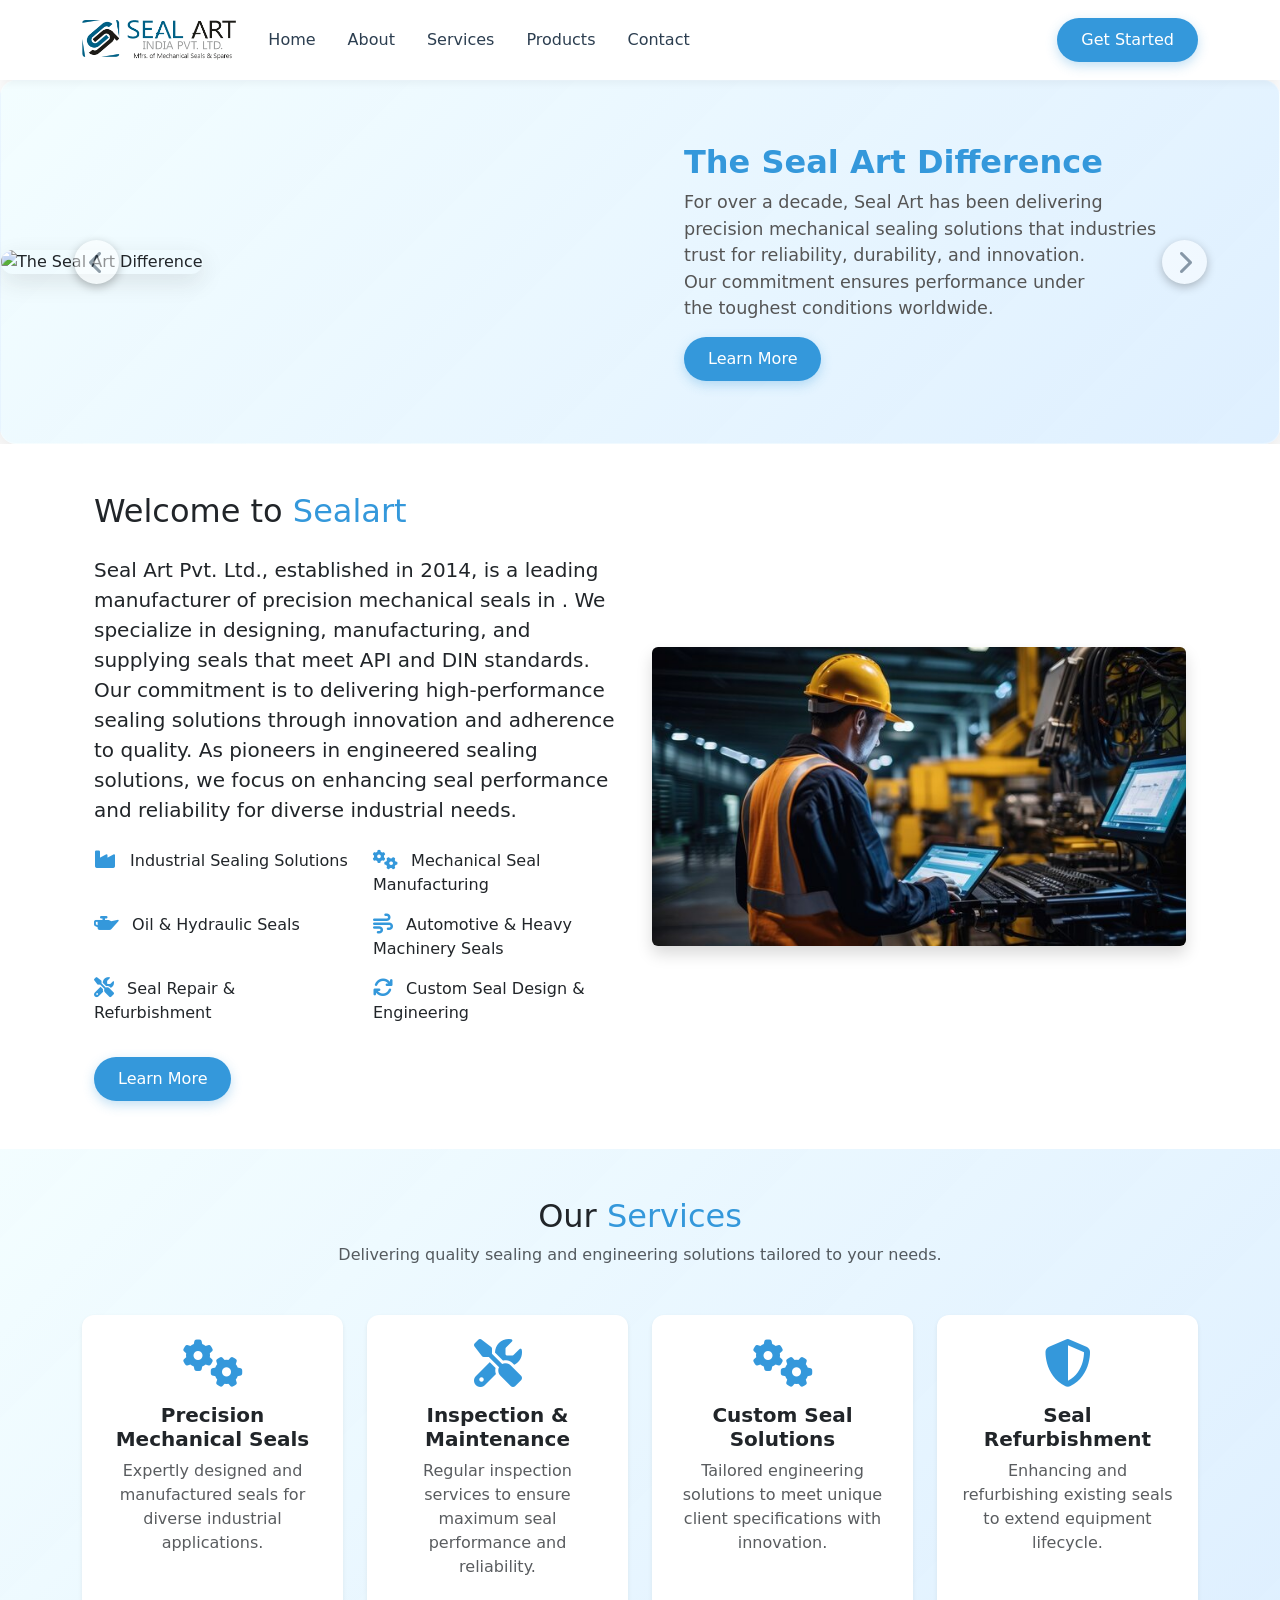
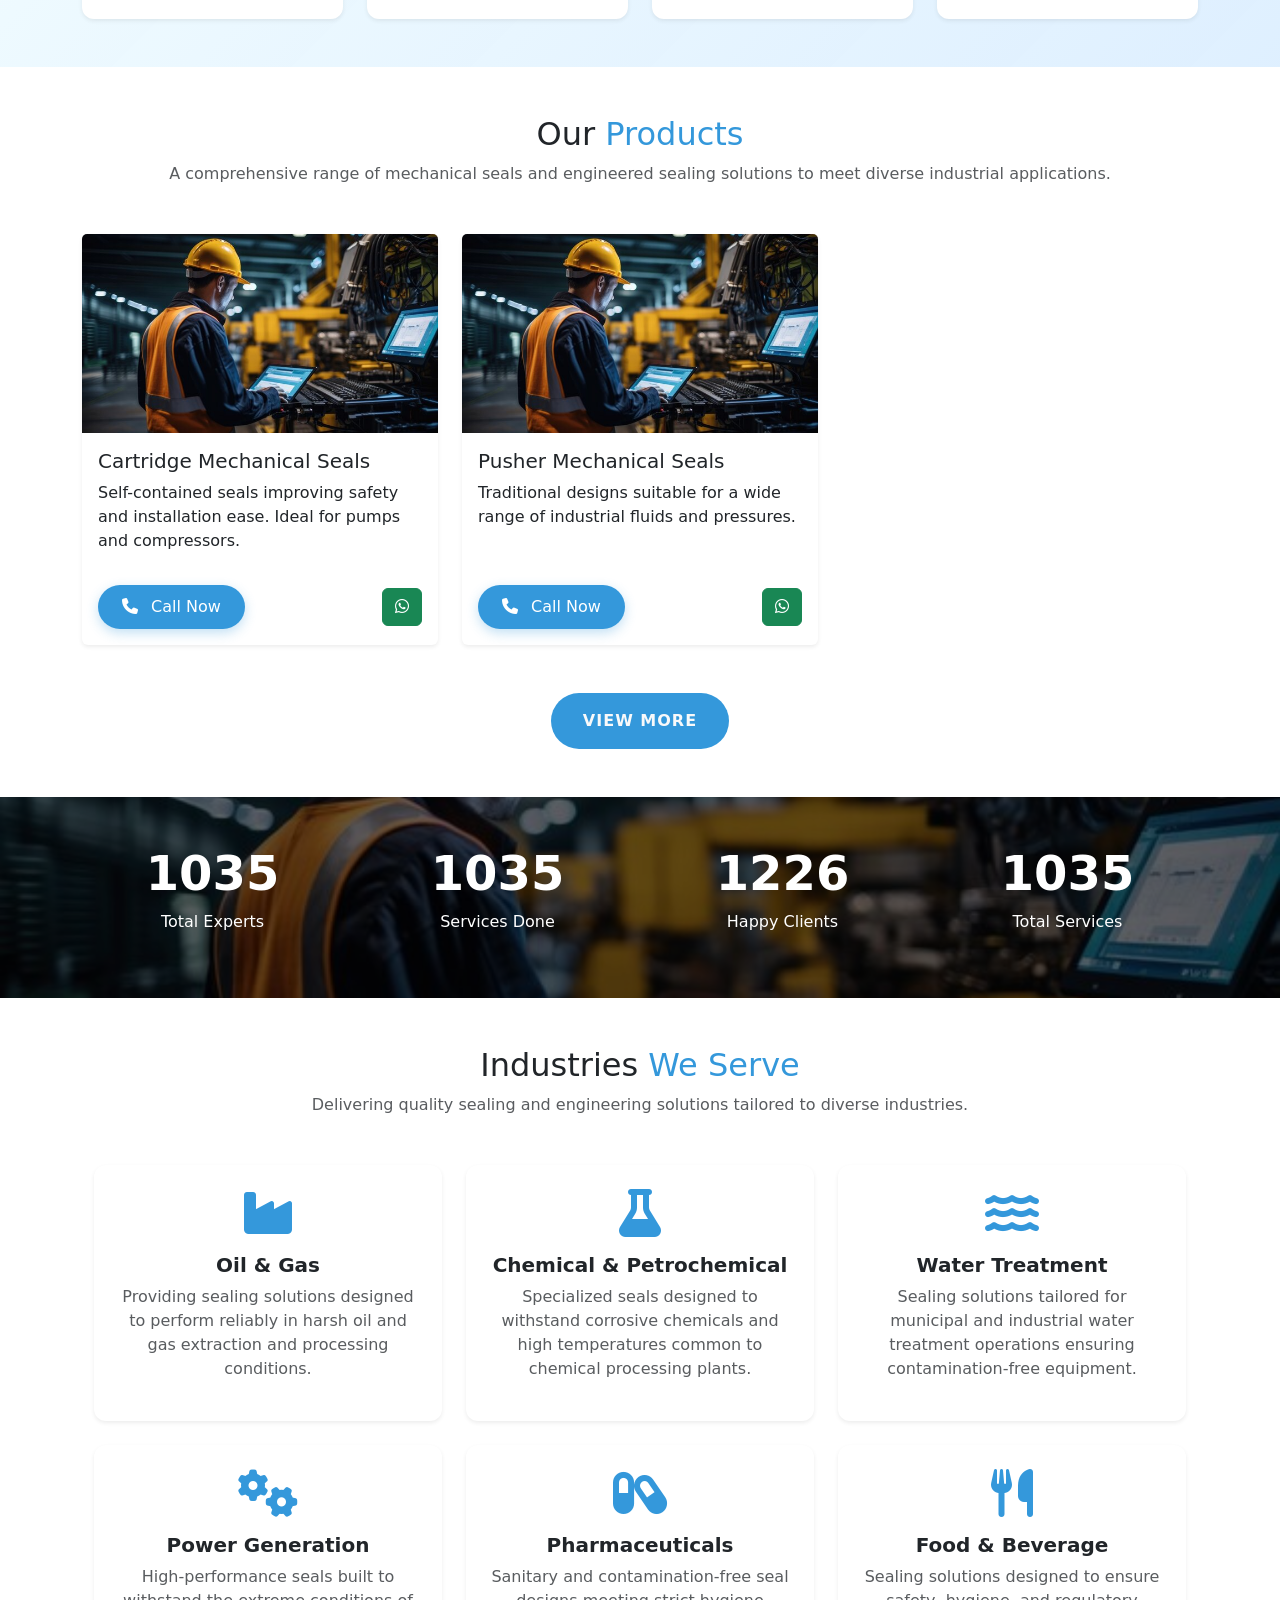
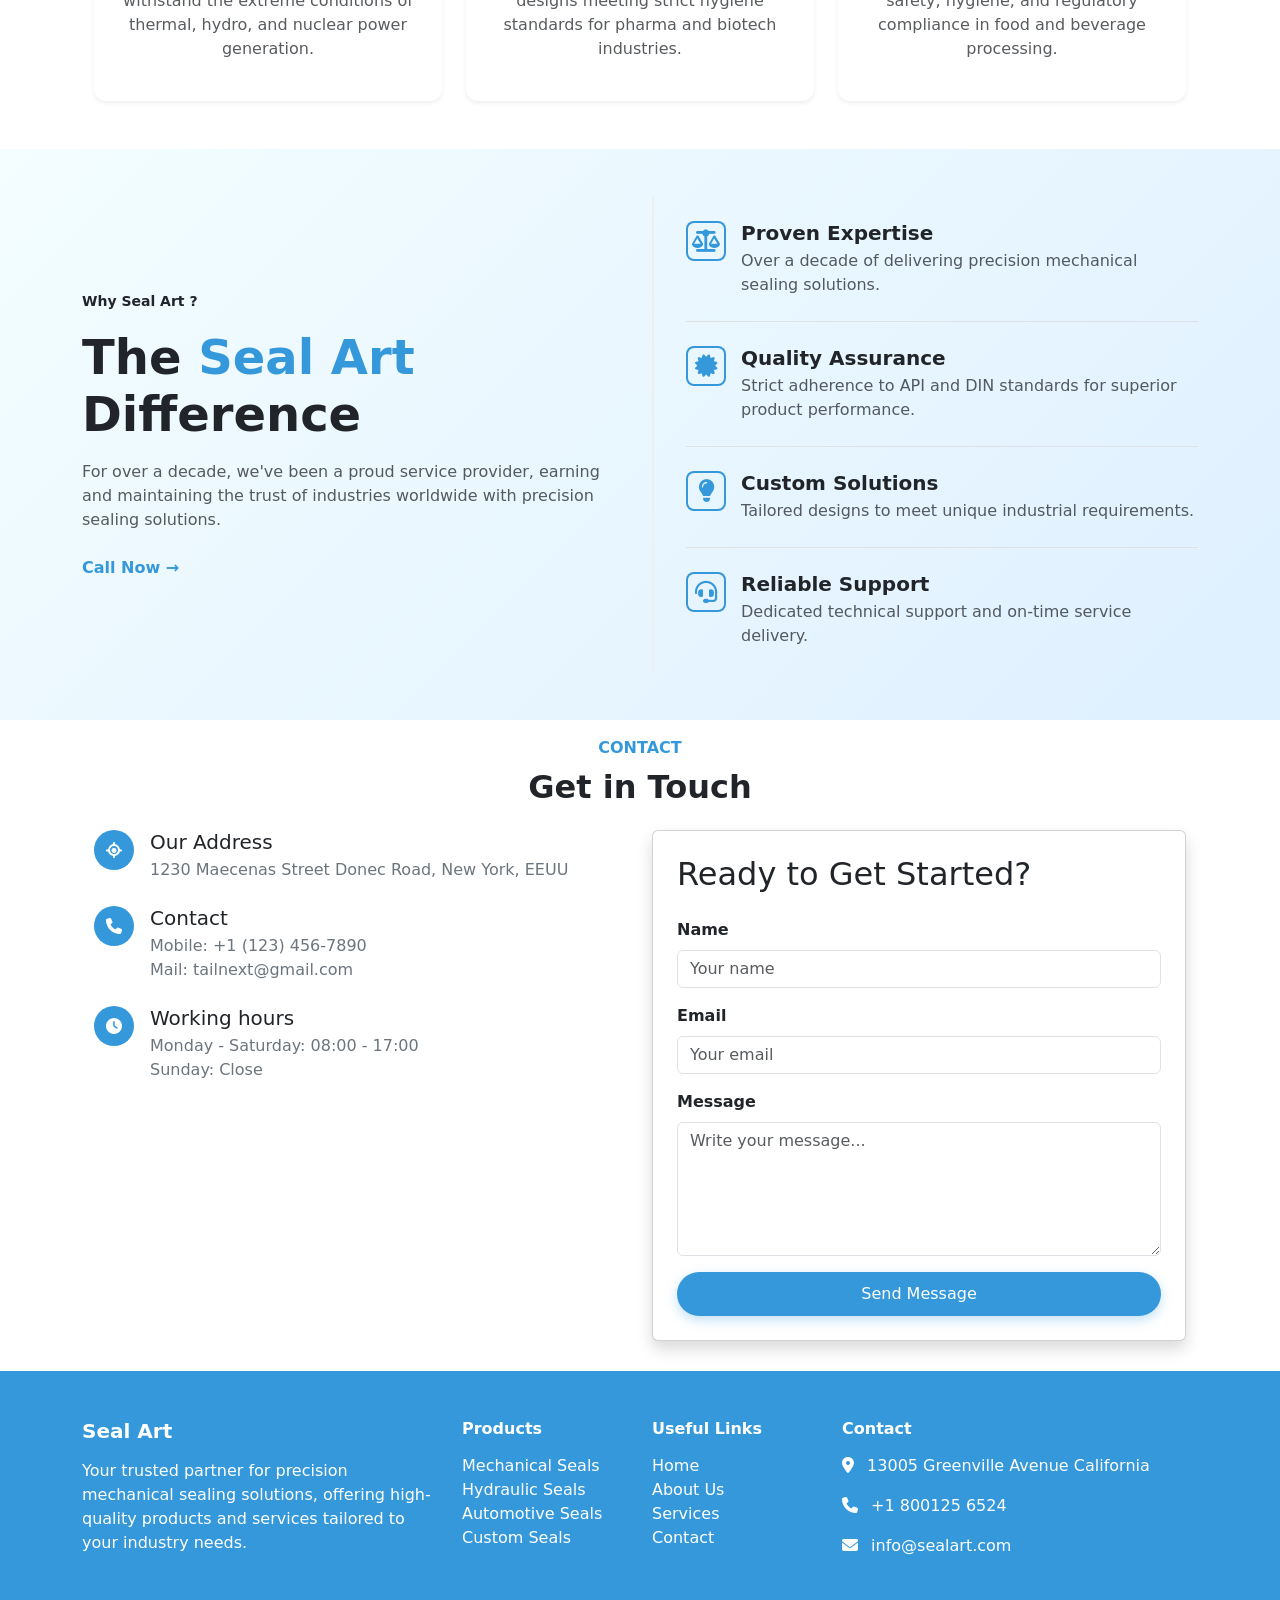
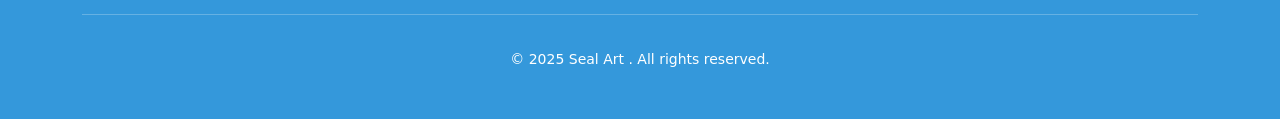
==== index.html @ 42040e3f "html design completed for landing page" ====
<!DOCTYPE html>
<html lang="en">

<head>
    <meta charset="UTF-8">
    <meta name="viewport" content="width=device-width, initial-scale=1.0">
    <title>Your Website</title>
    <link href="https://fonts.googleapis.com/css2?family=Poppins&display=swap" rel="stylesheet" />

    <!-- Bootstrap 5 CSS -->
    <link href="https://cdn.jsdelivr.net/npm/bootstrap@5.3.2/dist/css/bootstrap.min.css" rel="stylesheet">
    <!-- Font Awesome -->
    <link rel="stylesheet" href="https://cdnjs.cloudflare.com/ajax/libs/font-awesome/6.4.0/css/all.min.css">
    <link rel="stylesheet" href="assets/css/style.css">
    <link rel="stylesheet" href="assets/css/mobile.css">
</head>

<body>
    <header>
        <nav class="navbar navbar-expand-lg navbar-light bg-white fixed-top">
            <div class="container">
                <a class="navbar-brand" href="#"><img src="assets/img/sealart-logo.png" alt="Logo"></a>
                <button class="navbar-toggler" data-bs-toggle="collapse" data-bs-target="#navbarContent">
                    <span class="navbar-toggler-icon"></span>
                </button>
                <div class="collapse navbar-collapse" id="navbarContent">
                    <ul class="navbar-nav me-auto">
                        <li class="nav-item"><a class="nav-link" href="#">Home</a></li>
                        <li class="nav-item"><a class="nav-link" href="#about">About</a></li>
                        <li class="nav-item"><a class="nav-link" href="#services">Services</a></li>
                        <li class="nav-item"><a class="nav-link" href="#products">Products</a></li>
                        <li class="nav-item"><a class="nav-link" href="#contact">Contact</a></li>
                    </ul>
                    <a href="#get-started" class="btn btn-primary">Get Started</a>
                </div>
            </div>
        </nav>

    </header>

    <main style="padding-top: 80px;">
        <div id="mainCarousel" class="carousel slide modern-carousel" data-bs-ride="carousel">
            <div class="carousel-inner">
                <div class="carousel-item active">
                    <div class="row align-items-center">
                        <div class="col-md-6">
                            <img src="assets/img/slider/slide-02.png" class="w-100" alt="The Seal Art Difference">
                        </div>
                        <div class="col-md-6">
                            <div class="carousel-caption-box">
                                <h5>The Seal Art Difference</h5>
                                <p> For over a decade, Seal Art has been delivering <br>
                                    precision mechanical sealing solutions that industries <br>
                                    trust for reliability, durability, and innovation. <br>
                                    Our commitment ensures performance under <br>
                                    the toughest conditions worldwide.</p>
                                <a href="#" class="btn btn-primary">Learn More</a>
                            </div>
                        </div>
                    </div>
                </div>
                <div class="carousel-item">
                    <div class="row align-items-center">
                        <div class="col-md-6">
                            <img src="assets/img/slider/slide-03.png" class="w-100" alt="Quality That Lasts">
                        </div>
                        <div class="col-md-6">
                            <div class="carousel-caption-box">
                                <h5>Quality That Lasts</h5>
                                <p> Every Seal Art product is built to meet and exceed <br>
                                    API and DIN standards, ensuring consistent quality <br>
                                    and performance. Our solutions help reduce downtime, <br>
                                    optimize operations, and extend equipment life.</p>
                                <a href="#" class="btn btn-primary">Learn More</a>
                            </div>
                        </div>
                    </div>
                </div>
                <div class="carousel-item">
                    <div class="row align-items-center">
                        <div class="col-md-6">
                            <img src="assets/img/slider/slide-01.png" class="w-100" alt="Custom Solutions">
                        </div>
                        <div class="col-md-6">
                            <div class="carousel-caption-box">
                                <h5>Custom Solutions</h5>
                                <p> From standard seals to fully customized solutions, <br>
                                    we adapt our designs to meet the most complex <br>
                                    industrial challenges. Seal Art ensures you get <br>
                                    the right fit, every time, with expert support.</p>
                                <a href="#" class="btn btn-primary">Learn More</a>
                            </div>
                        </div>
                    </div>
                </div>
            </div>
            <!-- Controls -->
            <button class="carousel-control-prev" data-bs-target="#mainCarousel" data-bs-slide="prev">
                <i class="fa-solid fa-chevron-left fs-4"></i>
            </button>
            <button class="carousel-control-next" data-bs-target="#mainCarousel" data-bs-slide="next">
                <i class="fa-solid fa-chevron-right fs-4"></i>
            </button>
        </div>

        <section id="about" class="container about-company py-5">
            <div class="container">
                <div class="row align-items-center">

                    <!-- Content -->
                    <div class="col-lg-6">
                        <h2 class="mb-4">Welcome to <span class="text-primary">Sealart</span> </h2>
                        <p class="lead mb-4">Seal Art Pvt. Ltd., established in 2014, is a leading
                            manufacturer of precision mechanical seals in . We specialize in designing,
                            manufacturing, and supplying seals that meet API and DIN standards. Our commitment is to
                            delivering high-performance sealing solutions through innovation and adherence to
                            quality. As pioneers in engineered sealing solutions, we focus on enhancing seal
                            performance and reliability for diverse industrial needs.</p>

                        <div class="row">
                            <div class="col-6 mb-3">
                                <i class="fa-solid fa-industry fa-lg text-primary me-2"></i> Industrial Sealing
                                Solutions
                            </div>
                            <div class="col-6 mb-3">
                                <i class="fa-solid fa-cogs fa-lg text-primary me-2"></i> Mechanical Seal
                                Manufacturing
                            </div>
                            <div class="col-6 mb-3">
                                <i class="fa-solid fa-oil-can fa-lg text-primary me-2"></i> Oil & Hydraulic Seals
                            </div>
                            <div class="col-6 mb-3">
                                <i class="fa-solid fa-wind fa-lg text-primary me-2"></i> Automotive & Heavy
                                Machinery Seals
                            </div>
                            <div class="col-6 mb-3">
                                <i class="fa-solid fa-tools fa-lg text-primary me-2"></i> Seal Repair &
                                Refurbishment
                            </div>
                            <div class="col-6 mb-3">
                                <i class="fa-solid fa-arrows-rotate fa-lg text-primary me-2"></i> Custom Seal Design
                                & Engineering
                            </div>
                        </div>


                        <a href="#" class="btn btn-primary mt-3">Learn More</a>
                    </div>
                    <!-- Image -->
                    <div class="col-lg-6 mb-4 mb-lg-0">
                        <img src="assets/img/profile/about-us.jpg" alt="About Company"
                            class="img-fluid rounded shadow" />
                    </div>
                </div>
            </div>
        </section>

        <section id="services" class="services-section py-5 bg-light">
            <div class="container">
                <div class="text-center mb-5">
                    <h2>Our <span class="text-primary"> Services</span></h2>
                    <p class="text-muted">Delivering quality sealing and engineering solutions tailored to your
                        needs.</p>
                </div>
                <div class="row g-4">
                    <div class="col-md-6 col-lg-3">
                        <div class="card service-card text-center p-4 h-100 border-0 shadow-sm">
                            <i class="fa fa-solid fa-cogs fa-3x text-primary mb-3"></i>
                            <h5 class="fw-bold">Precision Mechanical Seals</h5>
                            <p class="text-muted">Expertly designed and manufactured seals for diverse industrial
                                applications.</p>
                        </div>
                    </div>
                    <div class="col-md-6 col-lg-3">
                        <div class="card service-card text-center p-4 h-100 border-0 shadow-sm">
                            <i class="fa fa-solid fa-tools fa-3x text-primary mb-3"></i>
                            <h5 class="fw-bold">Inspection & Maintenance</h5>
                            <p class="text-muted">Regular inspection services to ensure maximum seal performance and
                                reliability.</p>
                        </div>
                    </div>
                    <div class="col-md-6 col-lg-3">
                        <div class="card service-card text-center p-4 h-100 border-0 shadow-sm">
                            <i class="fa fa-solid fa-gears fa-3x text-primary mb-3"></i>
                            <h5 class="fw-bold">Custom Seal Solutions</h5>
                            <p class="text-muted">Tailored engineering solutions to meet unique client
                                specifications with innovation.</p>
                        </div>
                    </div>
                    <div class="col-md-6 col-lg-3">
                        <div class="card service-card text-center p-4 h-100 border-0 shadow-sm">
                            <i class="fa fa-solid fa-shield-halved fa-3x text-primary mb-3"></i>
                            <h5 class="fw-bold">Seal Refurbishment</h5>
                            <p class="text-muted">Enhancing and refurbishing existing seals to extend equipment
                                lifecycle.</p>
                        </div>
                    </div>
                </div>
            </div>
        </section>


        <section id="products" class="product-portfolio-section py-5">
            <div class="container">
                <div class="text-center mb-5">
                    <h2>Our <span class="text-primary"> Products</span></h2>
                    <p class="text-muted">A comprehensive range of mechanical seals and engineered sealing solutions
                        to meet diverse industrial applications.</p>
                </div>
                <div class="row g-4">
                    <!-- Product Item -->
                    <div class="col-md-6 col-lg-4">
                        <div class="card h-100 border-0 shadow-sm">
                            <img src="assets/img/profile/about-us.jpg" class="card-img-top"
                                alt="Cartridge Mechanical Seals">
                            <div class="card-body d-flex flex-column">
                                <h5 class="card-title">Cartridge Mechanical Seals</h5>
                                <p class="card-text flex-grow-1">Self-contained seals improving safety and
                                    installation ease. Ideal for pumps and compressors.</p>
                                <div class="d-flex justify-content-between align-items-center mt-3">
                                    <a href="#" class="btn btn-primary">
                                        <i class="fa-solid fa-phone me-2"></i> Call Now
                                    </a>
                                    <a href="https://wa.me/917203070468?text=Hello%20Seal%20Art%20!%20I%20am%20interested%20in%20Cartridge%20Mechanical%20Seals"
                                        target="_blank" class="btn btn-success" title="Contact on WhatsApp">
                                        <i class="fab fa-whatsapp"></i>
                                    </a>
                                </div>
                            </div>
                        </div>
                    </div>

                    <!-- Repeat for other products, just update names, images, and message -->
                    <div class="col-md-6 col-lg-4">
                        <div class="card h-100 border-0 shadow-sm">
                            <img src="assets/img/profile/about-us.jpg" class="card-img-top"
                                alt="Pusher Mechanical Seals">
                            <div class="card-body d-flex flex-column">
                                <h5 class="card-title">Pusher Mechanical Seals</h5>
                                <p class="card-text flex-grow-1">Traditional designs suitable for a wide range of
                                    industrial fluids and pressures.</p>
                                <div class="d-flex justify-content-between align-items-center mt-3">
                                    <a href="#" class="btn btn-primary">
                                        <i class="fa-solid fa-phone me-2"></i> Call Now
                                    </a>
                                    <a href="https://wa.me/917203070468?text=Hello%20Seal%20Art%20!%20I%20am%20interested%20in%20Pusher%20Mechanical%20Seals"
                                        target="_blank" class="btn btn-success" title="Contact on WhatsApp">
                                        <i class="fab fa-whatsapp"></i>
                                    </a>
                                </div>
                            </div>
                        </div>
                    </div>

                    <!-- More products go here similarly -->

                </div>
                <!-- View More Button -->
                <div class="text-center mt-5">
                    <button class="cta-btn bg-slide-effect">
                        <span>View More</span>
                    </button>
                </div>
            </div>
        </section>


        <section class="stats-section text-white py-5" style="background:
                linear-gradient(rgba(0, 0, 0, 0.6), rgba(0, 0, 0, 0.6)),
                url('assets/img/profile/about-us.jpg') center/cover no-repeat;">
            <div class="container text-center">
                <div class="row g-4">
                    <div class="col-6 col-md-3">
                        <h2 class="display-5 fw-bold">1035</h2>
                        <p>Total Experts</p>
                    </div>
                    <div class="col-6 col-md-3">
                        <h2 class="display-5 fw-bold">1035</h2>
                        <p>Services Done</p>
                    </div>
                    <div class="col-6 col-md-3">
                        <h2 class="display-5 fw-bold">1226</h2>
                        <p>Happy Clients</p>
                    </div>
                    <div class="col-6 col-md-3">
                        <h2 class="display-5 fw-bold">1035</h2>
                        <p>Total Services</p>
                    </div>
                </div>
            </div>
        </section>

        <section id="industries" class="container services-section py-5">
            <div class="container">
                <div class="text-center mb-5">
                    <h2>Industries <span class="text-primary">We Serve</span></h2>
                    <p class="text-muted">Delivering quality sealing and engineering solutions tailored to diverse
                        industries.</p>
                </div>
                <div class="row g-4">
                    <div class="col-md-6 col-lg-4">
                        <div class="card service-card text-center p-4 h-100 border-0 shadow-sm">
                            <i class="fa fa-solid fa-industry fa-3x text-primary mb-3"></i>
                            <h5 class="fw-bold">Oil & Gas</h5>
                            <p class="text-muted">Providing sealing solutions designed to perform reliably in harsh
                                oil and gas extraction and processing conditions.</p>
                        </div>
                    </div>
                    <div class="col-md-6 col-lg-4">
                        <div class="card service-card text-center p-4 h-100 border-0 shadow-sm">
                            <i class="fa fa-solid fa-flask fa-3x text-primary mb-3"></i>
                            <h5 class="fw-bold">Chemical & Petrochemical</h5>
                            <p class="text-muted">Specialized seals designed to withstand corrosive chemicals and
                                high temperatures common to chemical processing plants.</p>
                        </div>
                    </div>
                    <div class="col-md-6 col-lg-4">
                        <div class="card service-card text-center p-4 h-100 border-0 shadow-sm">
                            <i class="fa fa-solid fa-water fa-3x text-primary mb-3"></i>
                            <h5 class="fw-bold">Water Treatment</h5>
                            <p class="text-muted">Sealing solutions tailored for municipal and industrial water
                                treatment operations ensuring contamination-free equipment.</p>
                        </div>
                    </div>
                    <div class="col-md-6 col-lg-4">
                        <div class="card service-card text-center p-4 h-100 border-0 shadow-sm">
                            <i class="fa fa-solid fa-cogs fa-3x text-primary mb-3"></i>
                            <h5 class="fw-bold">Power Generation</h5>
                            <p class="text-muted">High-performance seals built to withstand the extreme conditions
                                of thermal, hydro, and nuclear power generation.</p>
                        </div>
                    </div>
                    <div class="col-md-6 col-lg-4">
                        <div class="card service-card text-center p-4 h-100 border-0 shadow-sm">
                            <i class="fa fa-solid fa-capsules fa-3x text-primary mb-3"></i>
                            <h5 class="fw-bold">Pharmaceuticals</h5>
                            <p class="text-muted">Sanitary and contamination-free seal designs meeting strict
                                hygiene standards for pharma and biotech industries.</p>
                        </div>
                    </div>
                    <div class="col-md-6 col-lg-4">
                        <div class="card service-card text-center p-4 h-100 border-0 shadow-sm">
                            <i class="fa fa-solid fa-utensils fa-3x text-primary mb-3"></i>
                            <h5 class="fw-bold">Food & Beverage</h5>
                            <p class="text-muted">Sealing solutions designed to ensure safety, hygiene, and
                                regulatory compliance in food and beverage processing.</p>
                        </div>
                    </div>
                </div>
            </div>
        </section>

        <section class="choose-us-section py-5">
            <div class="container">
                <div class="row align-items-center">

                    <!-- LEFT SIDE -->
                    <div class="col-lg-6 mb-5 mb-lg-0">
                        <span class="small text-dark fw-bold"> Why Seal Art ?</span>
                        <h2 class="display-4 fw-bold text-dark my-3">
                            The <span class="text-primary"> Seal Art</span> <br> Difference
                        </h2>
                        <p class="text-muted mb-4">
                            For over a decade, we've been a proud service provider, earning and maintaining
                            the trust of industries worldwide with precision sealing solutions.
                        </p>
                        <div class="d-flex gap-4">
                            <a href="tel:+1234567890" class="cta-link">Call Now →</a>
                        </div>
                    </div>

                    <!-- RIGHT SIDE -->
                    <div class="col-lg-6">
                        <div class="features-box">

                            <div class="feature-item">
                                <div class="icon-box">
                                    <i class="fa-solid fa-scale-balanced"></i>
                                </div>
                                <div>
                                    <h5 class="fw-bold mb-1">Proven Expertise</h5>
                                    <p class="text-muted mb-0">Over a decade of delivering precision mechanical sealing
                                        solutions.</p>
                                </div>
                            </div>

                            <div class="feature-item">
                                <div class="icon-box">
                                    <i class="fa-solid fa-certificate"></i>
                                </div>
                                <div>
                                    <h5 class="fw-bold mb-1">Quality Assurance</h5>
                                    <p class="text-muted mb-0">Strict adherence to API and DIN standards for superior
                                        product performance.</p>
                                </div>
                            </div>

                            <div class="feature-item">
                                <div class="icon-box">
                                    <i class="fa-solid fa-lightbulb"></i>
                                </div>
                                <div>
                                    <h5 class="fw-bold mb-1">Custom Solutions</h5>
                                    <p class="text-muted mb-0">Tailored designs to meet unique industrial requirements.
                                    </p>
                                </div>
                            </div>

                            <div class="feature-item">
                                <div class="icon-box">
                                    <i class="fa-solid fa-headset"></i>
                                </div>
                                <div>
                                    <h5 class="fw-bold mb-1">Reliable Support</h5>
                                    <p class="text-muted mb-0">Dedicated technical support and on-time service delivery.
                                    </p>
                                </div>
                            </div>

                        </div>
                    </div>

                </div>
            </div>
        </section>



        <section id="contact" class="container py-3">
            <div class="container">
                <div class="mb-4 text-center">
                    <p class="text-primary text-uppercase fw-semibold mb-2">Contact</p>
                    <h2 class="fw-bold mb-3">Get in Touch</h2>
                </div>
                <div class="row align-items-start">
                    <!-- Left Side: Map and Contact Info -->
                    <div class="col-md-6 mb-4 mb-md-0">
                        <ul class="list-unstyled">
                            <li class="d-flex mb-4">
                                <div class="bg-primary  rounded-circle d-flex align-items-center justify-content-center me-3"
                                    style="width:40px; height:40px;">
                                    <i class="fa fa-location text-white"></i>
                                </div>
                                <div>
                                    <h5 class="mb-1">Our Address</h5>
                                    <p class="mb-0 text-secondary">1230 Maecenas Street Donec Road, New York, EEUU
                                    </p>
                                </div>
                            </li>
                            <li class="d-flex mb-4">
                                <div class="bg-primary text-white rounded-circle d-flex align-items-center justify-content-center me-3"
                                    style="width:40px; height:40px;">
                                    <i class="fa fa-phone"></i>
                                </div>
                                <div>
                                    <h5 class="mb-1">Contact</h5>
                                    <p class="mb-0 text-secondary">Mobile: +1 (123) 456-7890</p>
                                    <p class="mb-0 text-secondary">Mail: tailnext@gmail.com</p>
                                </div>
                            </li>
                            <li class="d-flex">
                                <div class="bg-primary text-white rounded-circle d-flex align-items-center justify-content-center me-3"
                                    style="width:40px; height:40px;">
                                    <i class="fa fa-clock"></i>
                                </div>
                                <div>
                                    <h5 class="mb-1">Working hours</h5>
                                    <p class="mb-0 text-secondary">Monday - Saturday: 08:00 - 17:00</p>
                                    <p class="mb-0 text-secondary">Sunday: Close</p>
                                </div>
                            </li>
                        </ul>
                        <iframe
                            src="https://www.google.com/maps/embed?pb=!1m18!1m12!1m3!1d3153.019660760883!2d-122.08424968468178!3d37.42206577982513!2m3!1f0!2f0!3f0!3m2!1i1024!2i768!4f13.1!3m3!1m2!1s0x808fb0ca9f2c0adf%3A0x70f4fdaa05c909e9!2sGoogleplex!5e0!3m2!1sen!2sus!4v1688695200000!5m2!1sen!2sus"
                            width="100%" height="250" style="border:0;" allowfullscreen="" loading="lazy"
                            referrerpolicy="no-referrer-when-downgrade"></iframe>

                    </div>
                    <!-- Right Side: Contact Form -->
                    <div class="col-md-6">
                        <div class="card p-4 shadow">
                            <h2 class="mb-4">Ready to Get Started?</h2>
                            <form id="contactForm" novalidate>
                                <div class="mb-3">
                                    <label for="name" class="form-label fw-semibold">Name</label>
                                    <input type="text" id="name" name="name" class="form-control"
                                        placeholder="Your name" maxlength="50" pattern="^[A-Za-z\s]+$" required>
                                    <div class="invalid-feedback">
                                        Please enter a valid name (letters and spaces only, max 50 characters).
                                    </div>
                                </div>
                                <div class="mb-3">
                                    <label for="email" class="form-label fw-semibold">Email</label>
                                    <input type="email" id="email" name="email" class="form-control"
                                        placeholder="Your email" required>
                                    <div class="invalid-feedback">
                                        Please enter a valid email address.
                                    </div>
                                </div>
                                <div class="mb-3">
                                    <label for="message" class="form-label fw-semibold">Message</label>
                                    <textarea id="message" name="message" class="form-control"
                                        placeholder="Write your message..." rows="5" required></textarea>
                                    <div class="invalid-feedback" id="messageFeedback">
                                        Please enter a message without HTML tags.
                                    </div>
                                </div>
                                <button type="submit" class="btn btn-primary w-100">Send Message</button>
                            </form>
                        </div>
                    </div>
                </div>
            </div>
        </section>

        <footer class="text-white" style="background-color: #3498db;">
            <div class="container py-5">
                <div class="row">
                    <!-- Company Info -->
                    <div class="col-md-4 mb-4">
                        <h5 class="fw-bold mb-3">Seal Art </h5>
                        <p>Your trusted partner for precision mechanical sealing solutions, offering high-quality
                            products and services tailored to your industry needs.</p>
                    </div>

                    <!-- Products Links -->
                    <div class="col-md-2 mb-4">
                        <h6 class="fw-bold mb-3">Products</h6>
                        <ul class="list-unstyled">
                            <li><a href="#" class="text-white text-decoration-none">Mechanical Seals</a></li>
                            <li><a href="#" class="text-white text-decoration-none">Hydraulic Seals</a></li>
                            <li><a href="#" class="text-white text-decoration-none">Automotive Seals</a></li>
                            <li><a href="#" class="text-white text-decoration-none">Custom Seals</a></li>
                        </ul>
                    </div>

                    <!-- Useful Links -->
                    <div class="col-md-2 mb-4">
                        <h6 class="fw-bold mb-3">Useful Links</h6>
                        <ul class="list-unstyled">
                            <li><a href="#" class="text-white text-decoration-none">Home</a></li>
                            <li><a href="#" class="text-white text-decoration-none">About Us</a></li>
                            <li><a href="#" class="text-white text-decoration-none">Services</a></li>
                            <li><a href="#" class="text-white text-decoration-none">Contact</a></li>
                        </ul>
                    </div>

                    <!-- Contact Info -->
                    <div class="col-md-4 mb-4">
                        <h6 class="fw-bold mb-3">Contact</h6>
                        <p><i class="fas fa-map-marker-alt me-2"></i> 13005 Greenville Avenue California</p>
                        <p><i class="fas fa-phone me-2"></i> +1 800125 6524</p>
                        <p><i class="fas fa-envelope me-2"></i> info@sealart.com</p>
                    </div>
                </div>

                <hr class="border-light" />
                <div class="text-center pt-3">
                    <small>© 2025 Seal Art . All rights reserved.</small>
                </div>
            </div>

            <!-- Include Font Awesome CDN for icons -->
            <script src="https://kit.fontawesome.com/a076d05399.js" crossorigin="anonymous"></script>
        </footer>
    </main>

    <!-- Bootstrap Bundle -->
    <script src="https://cdn.jsdelivr.net/npm/bootstrap@5.3.2/dist/js/bootstrap.bundle.min.js"></script>
    <script>
        // Navbar scroll effect
        window.addEventListener('scroll', () => {
            const nav = document.querySelector('.navbar');
            nav.classList.toggle('scrolled', window.scrollY > 50);
        });


        // Contact Form Validation
        (function () {
            "use strict";

            const form = document.querySelector("#contactForm");
            const message = document.querySelector("#message");
            const messageFeedback = document.querySelector("#messageFeedback");

            function containsHTML(text) {
                const htmlPattern = /<\/?[\w\s="/.':;#-\/\?]+>/gi;
                return htmlPattern.test(text);
            }

            form.addEventListener(
                "submit",
                function (e) {
                    if (containsHTML(message.value)) {
                        message.setCustomValidity("Message cannot contain HTML tags.");
                        messageFeedback.style.display = "block";
                    } else {
                        message.setCustomValidity("");
                        messageFeedback.style.display = "none";
                    }
                    if (!form.checkValidity()) {
                        e.preventDefault();
                        e.stopPropagation();
                    }
                    form.classList.add("was-validated");
                },
                false
            );
        })();




        // smooth behavior 
        document.querySelectorAll('a.nav-link[href^="#"]').forEach(anchor => {
            anchor.addEventListener('click', function (e) {
                e.preventDefault();
                const targetID = this.getAttribute('href');
                const targetElement = document.querySelector(targetID);
                if (targetElement) {
                    const yOffset = -80; // Adjust for fixed navbar height
                    const y = targetElement.getBoundingClientRect().top + window.pageYOffset + yOffset;
                    window.scrollTo({ top: y, behavior: 'smooth' });
                }
            });
        });

    </script>
</body>

</html>
---- assets/css/style.css ----
:root {
    --primary-color: #3498db;
    --secondary-color: #2c3e50;
    --accent-color: #e74c3c;
    --light-color: #f8f9fa;
    --dark-color: #2c3e50;
    --bs-body-font-family: 'Poppins', sans-serif;
}

* {
    font-family: system-ui, -apple-system, "Segoe UI", Roboto, "Helvetica Neue", Arial, sans-serif, "Apple Color Emoji", "Segoe UI Emoji", "Segoe UI Symbol", "Noto Color Emoji";
    scroll-behavior: smooth;
}

section {
  scroll-margin-top: 80px; 
}

.bg-light{
      background: linear-gradient(
    135deg,
    rgba(var(--glass-start-rgb), 0.18),
    rgba(var(--primary-color-rgb), 0.14)
  );
  backdrop-filter: blur(12px);
  -webkit-backdrop-filter: blur(12px);
  background-color: unset !important;
}

/* Base CTA Button Styles */
.cta-btn {
    display: inline-block;
    padding: 1rem 2rem;
    border: none;
    border-radius: 50px;
    font-size: 1rem;
    font-weight: 600;
    text-transform: uppercase;
    letter-spacing: 1px;
    cursor: pointer;
    position: relative;
    overflow: hidden;
    transition: all 0.4s ease;
    transform: translateY(0);
    background-color: var(--primary-color);
    color: var(--light-color);
}
.cta-btn:hover{
    background-color: var(--light-color);
    border: 1px solid var(--primary-color);
    color: var(--primary-color);
}

/* Buttons */
.btn-primary {
    background: var(--primary-color);
    border: none;
    border-radius: 30px;
    padding: 10px 24px;
    font-weight: 500;
    box-shadow: 0 4px 12px rgba(52, 152, 219, 0.3);
    transition: 0.3s;
}

.btn-primary:hover {
    background: #2980b9;
    transform: translateY(-2px);
}

.bg-primary{
    background-color: var(--primary-color) !important;
}
.text-primary {
    color: var(--primary-color) !important;
}

/* Navbar */
.navbar {
    padding: 15px 0;
    transition: all 0.3s ease;
    box-shadow: 0 2px 10px rgba(0, 0, 0, 0.05);
}

.navbar.scrolled {
    padding: 10px 0;
    background: #fff !important;
    box-shadow: 0 4px 20px rgba(0, 0, 0, 0.1);
}

.navbar-brand img {
    height: 40px;
    transition: 0.3s;
}

.navbar.scrolled .navbar-brand img {
    height: 32px;
}

.nav-link {
    color: var(--dark-color);
    font-weight: 500;
    margin: 0 8px;
    position: relative;
}

.nav-link::after {
    content: '';
    position: absolute;
    bottom: -3px;
    left: 0;
    width: 0;
    height: 2px;
    background: var(--primary-color);
    transition: width 0.3s;
}

.nav-link:hover::after {
    width: 100%;
}

/* Carousel */
:root{
  /* store the rgb triplet (commas) */
  --primary-color-rgb: 24, 144, 255;
  --glass-start-rgb: 189, 246, 255;
}

.modern-carousel .carousel-item {
  padding: 30px 0;
  background: linear-gradient(
    135deg,
    rgba(var(--glass-start-rgb), 0.18),
    rgba(var(--primary-color-rgb), 0.14)
  );
  backdrop-filter: blur(12px);
  -webkit-backdrop-filter: blur(12px);
  border: 1px solid rgba(255,255,255,0.25);
  border-radius: 16px;
  box-shadow: 0 8px 32px rgba(0,0,0,0.12);
}



.modern-carousel .carousel-item img {
    border-radius: 16px;
    box-shadow: 0 8px 25px rgba(0, 0, 0, 0.1);
}

.modern-carousel .carousel-caption-box {
    background: transparent;
    border-radius: 16px;
    padding: 2rem;
    /* box-shadow: 0 6px 20px rgba(0, 0, 0, 0.08); */
}

.carousel-caption-box h5 {
    font-size: 2rem;
    font-weight: 700;
    color: var(--primary-color);
}

.carousel-caption-box p {
    color: #555;
    font-size: 1.1rem;
}

.carousel-indicators-custom {
    margin-top: 20px;
}

.carousel-indicators-custom span {
    cursor: pointer;
    font-weight: 600;
    padding: 0 10px;
    color: #666;
    transition: 0.3s;
}

.carousel-indicators-custom span.active {
    color: var(--primary-color);
}

.progress-bar {
    background: linear-gradient(90deg, #3498db, #2ecc71);
    border-radius: 12px;
}

/* Controls */
.carousel-control-prev i,
.carousel-control-next i {
    background: #fff;
    color: var(--dark-color);
    border-radius: 50%;
    padding: 10px 15px;
    box-shadow: 0 3px 10px rgba(0, 0, 0, 0.5);
    transition: 0.3s;
}

.carousel-control-prev i:hover,
.carousel-control-next i:hover {
    background: var(--primary-color);
    color: #fff;
}


/* about section  */



/* industry we serve section  */
.nav-pills .nav-link.active,
.nav-pills .show>.nav-link {
    background-color: var(--primary-color);
}


/* Vertical nav pills styling */
#industriesTab .nav-link {
    border: 1px solid var(--primary-color);
    border-left: 5px solid transparent;
    color: var(--primary-color);
    border-radius: 0.5rem;
    margin-bottom: 0.5rem;
    position: relative;
    transition: all 0.3s ease;
}

#industriesTab .nav-link:hover {
    background-color: #e6f0fb;
}

/* Active tab styling */
#industriesTab .nav-link.active {
    background-color: var(--primary-color);
    color: white;
    border-left-color: white;
}


/* Tab content area */
.tab-content>.tab-pane {
    border-radius: 0.5rem;
    padding: 2rem;
    position: relative;
    overflow: hidden;
    min-height: 320px;
    transition: background-color 0.5s ease, color 0.5s ease;
}

/* Default bg for inactive content */
.tab-content>.tab-pane:not(.active) {
    background-color: #fafafa;
    color: #333;
}

/* Active tab content bg */
.tab-content>.active {
    background-color: var(--primary-color);
    color: white;
}

/* Make text inside active content white */
.tab-content>.active h4,
.tab-content>.active p {
    color: white;
    position: relative;
    z-index: 3;
}

/* Background image behind description with dark overlay */
.tab-bg-wrap {
    position: absolute;
    top: 0;
    left: 0;
    right: 0;
    bottom: 0;
    overflow: hidden;
    z-index: 1;
    border-radius: 0.5rem;
}

.tab-bg-wrap img {
    width: 100%;
    height: 100%;
    object-fit: cover;
    filter: brightness(0.4);
}

.tab-bg-overlay {
    position: absolute;
    top: 0;
    left: 0;
    right: 0;
    bottom: 0;
    background: rgba(0, 0, 0, 0.1);
}

/* Description container */
.tab-description {
    position: relative;
    z-index: 3;
}


/* ====== why chose us section ====== */
.choose-us-section {
    background: linear-gradient(
    135deg,
    rgba(var(--glass-start-rgb), 0.18),
    rgba(var(--primary-color-rgb), 0.14)
  );
}

.choose-us-section h2 {
  font-size: 3rem;
  line-height: 1.2;
}

.choose-us-section .cta-link {
  color: var(--primary-color); /* deep red */
  font-weight: 600;
  text-decoration: none;
}

.choose-us-section .cta-link:hover {
  text-decoration: underline;
}

.features-box {
  border-left: 2px solid #eee;
  padding-left: 2rem;
}

.feature-item {
  display: flex;
  align-items: flex-start;
  gap: 15px;
  padding: 1.5rem 0;
  border-bottom: 1px solid #e0e0e0;
}

.feature-item:last-child {
  border-bottom: none;
}

.icon-box {
  width: 40px;
  height: 40px;
  color: var(--primary-color); /* gold icon */
  display: flex;
  align-items: center;
  justify-content: center;
  font-size: 1.4rem;
  border-radius: 8px;
  flex-shrink: 0;
  box-shadow: inset 0 0 0 2px var(--primary-color);
}

.feature-item h5 {
  font-weight: 700;
  margin-bottom: 0.25rem;
}


.choose-us-section .fa {
    color: var(--primary-color) !important;
}


/* ========== experience section ========== */
.stats-section {
    background-color: rgba(0, 0, 0, 0.5);
}


/* ========== Services section ========== */
.service-card {
    transition: transform 0.3s ease, box-shadow 0.3s ease;
    cursor: pointer;
    border-radius: 12px;
}

.service-card:hover {
    transform: translateY(-10px);
    box-shadow: 0 12px 28px rgba(52, 152, 219, 0.25);
    border: 1px solid var(--primary-color) !important;
}

.service-card:hover i {
    color: #2980b9;
    /* Slightly darker primary color on hover */
}

.service-card h5,
.service-card p {
    transition: color 0.3s ease;
}

.service-card:hover h5,
.service-card:hover p {
    color: #2980b9;
}

.services-section .fa {
    color: var(--primary-color) !important;
}
---- assets/css/mobile.css ----
/* Mobile view adjustments */
@media (max-width: 767.98px) {
  .modern-carousel .carousel-item .row {
    flex-direction: column;
  }

  .modern-carousel .carousel-item img {
    border-radius: 12px;
  }

  .carousel-caption-box {
    display: none;
    /* position: absolute;
    bottom: 10%;
    left: 5%;
    right: 5%;
    background: rgba(0, 0, 0, 0.55);
    color: #fff;
    text-align: center;
    border-radius: 12px;
    padding: 1.5rem; */
  }

  /* .carousel-caption-box h5 {
    color: #fff;
    font-size: 1.5rem;
  }

  .carousel-caption-box p {
    color: #f1f1f1;
    font-size: 1rem;
  } */

  .carousel-caption-box .btn {
    margin-top: 10px;
  }

  .modern-carousel .carousel-item {
      padding: 10px 0;
    }

}
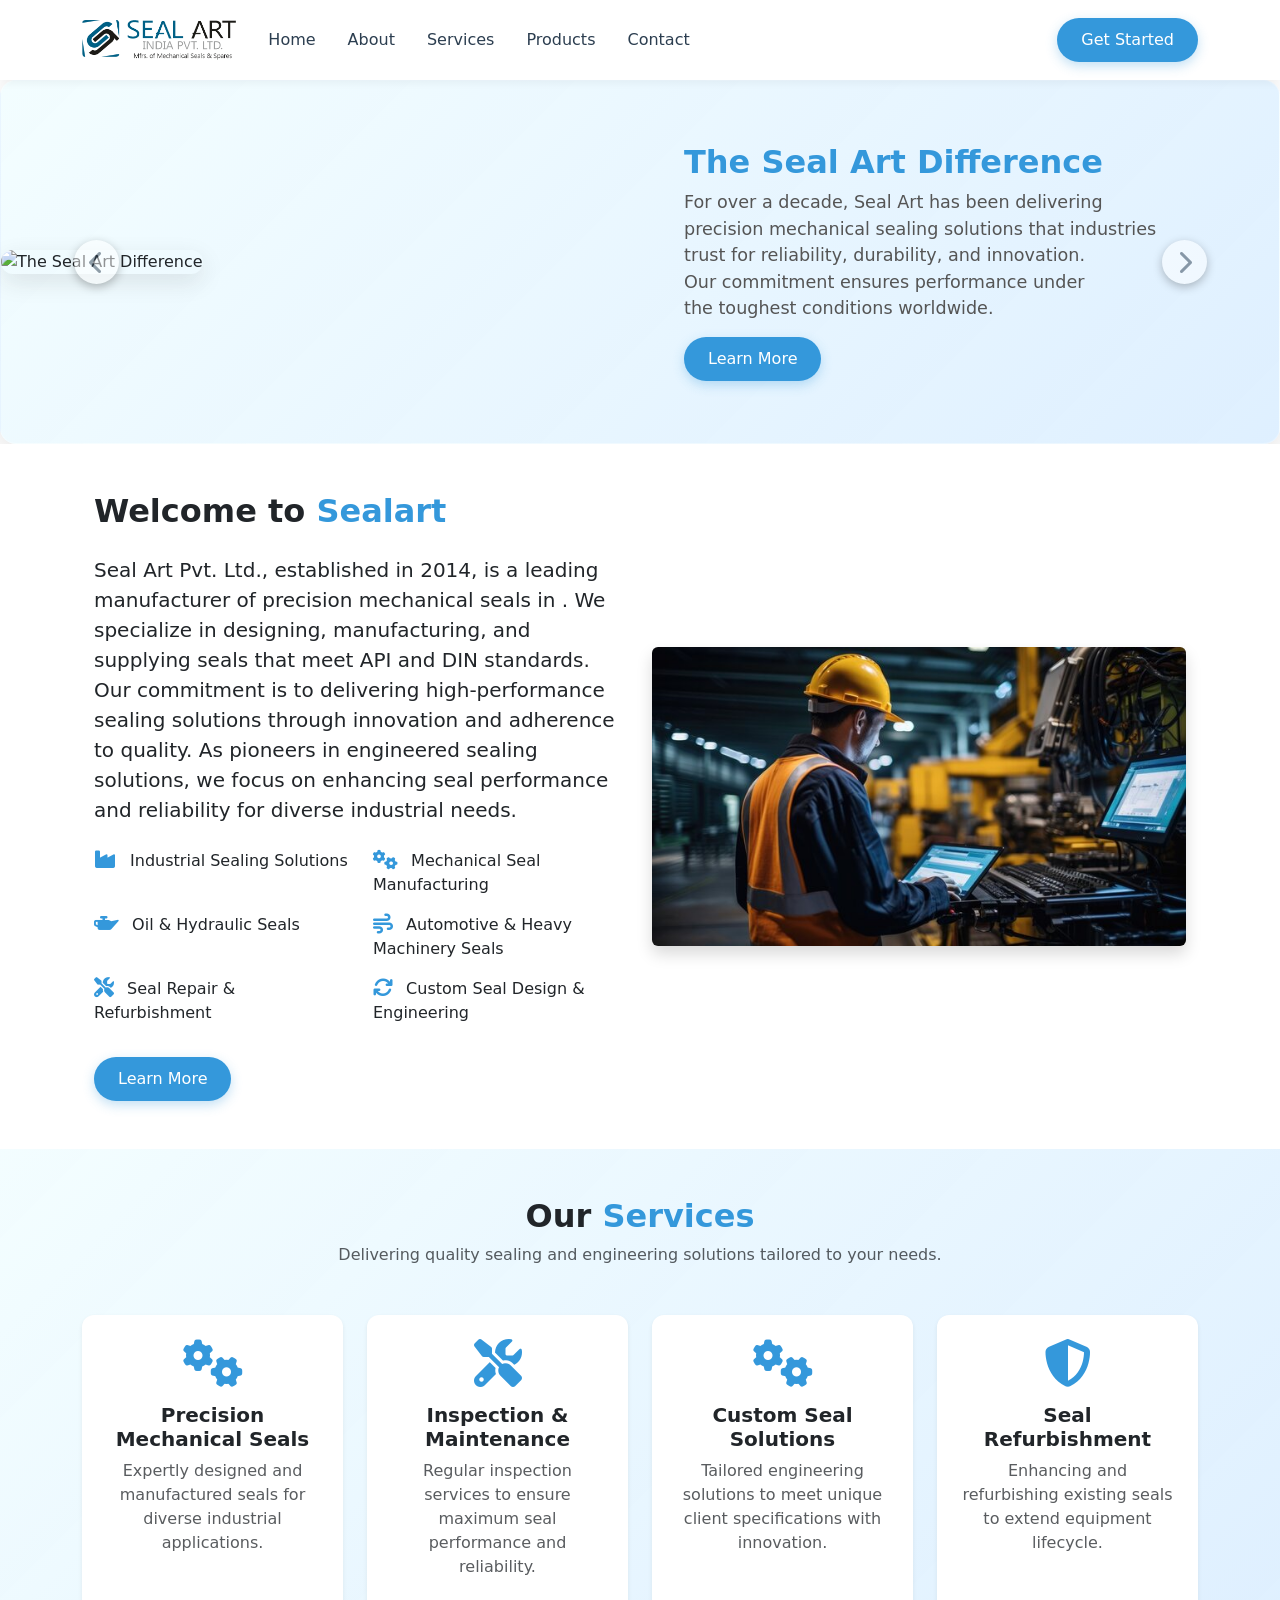
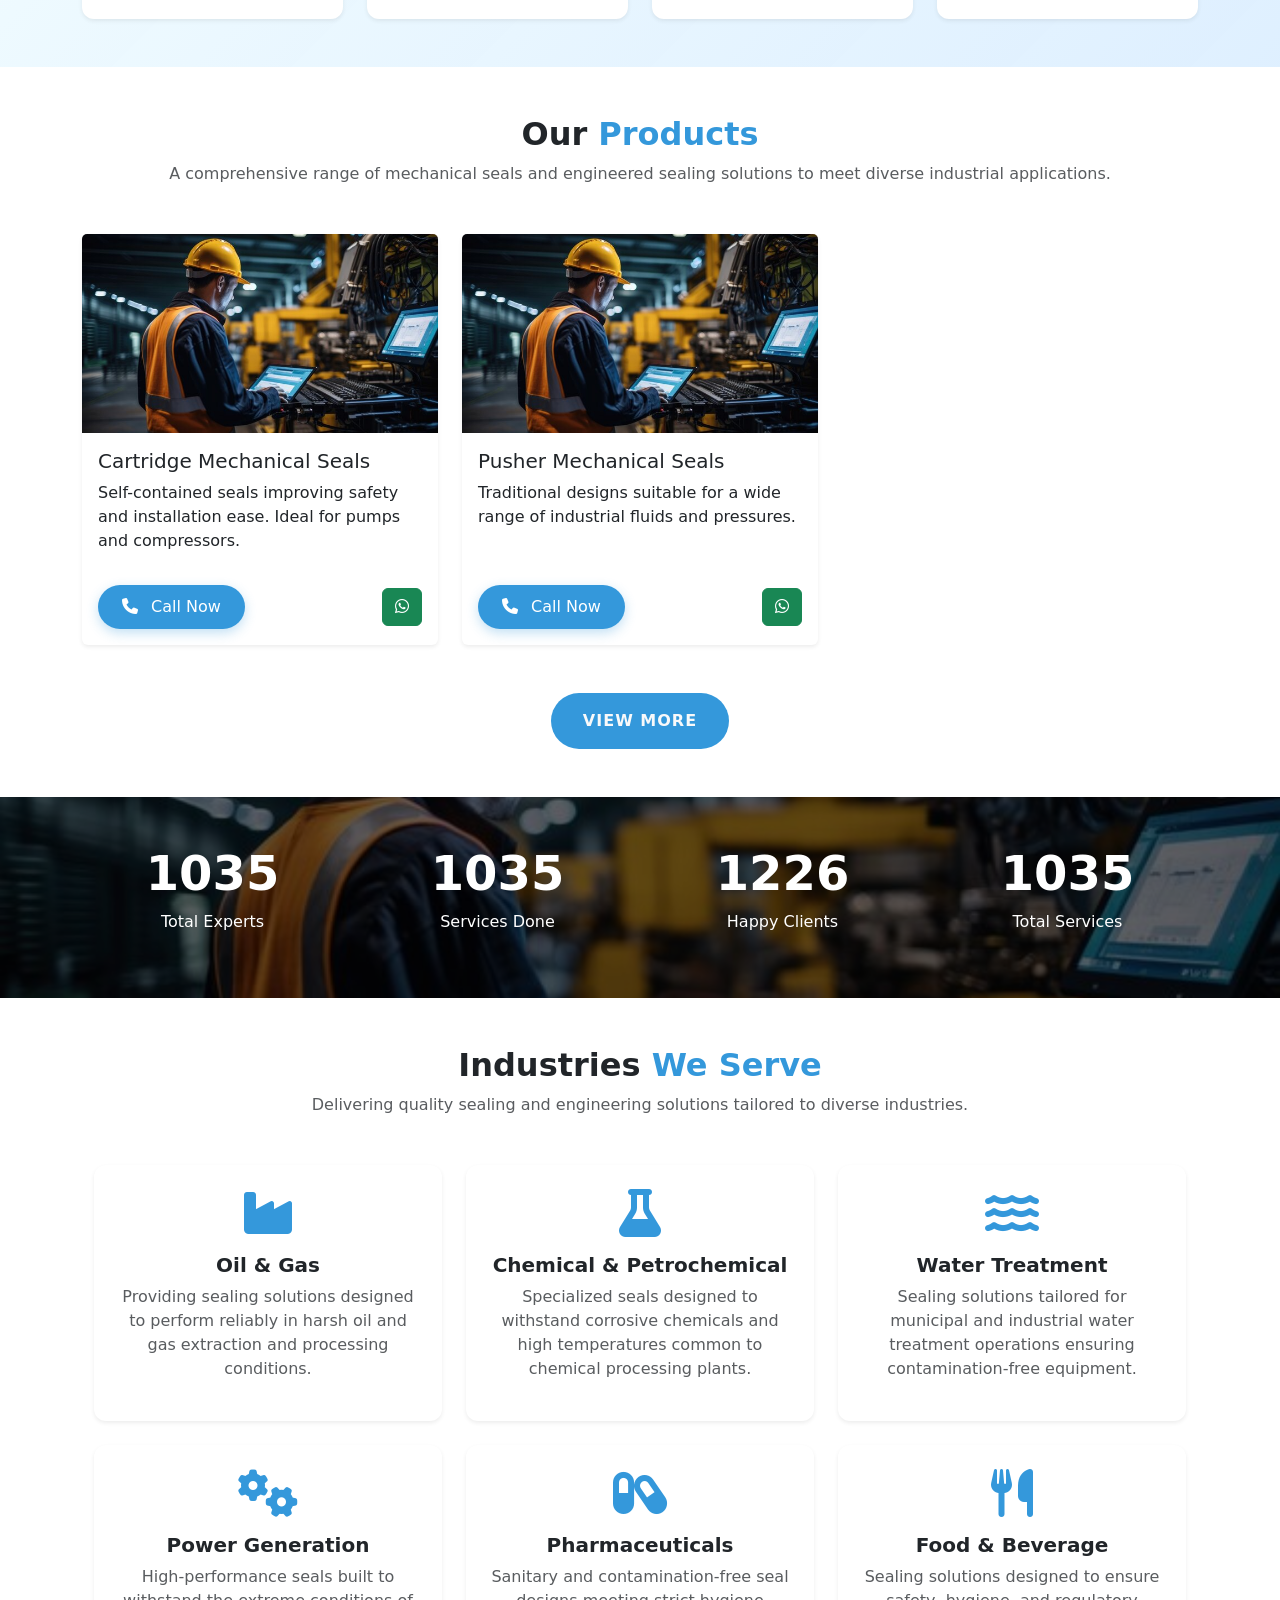
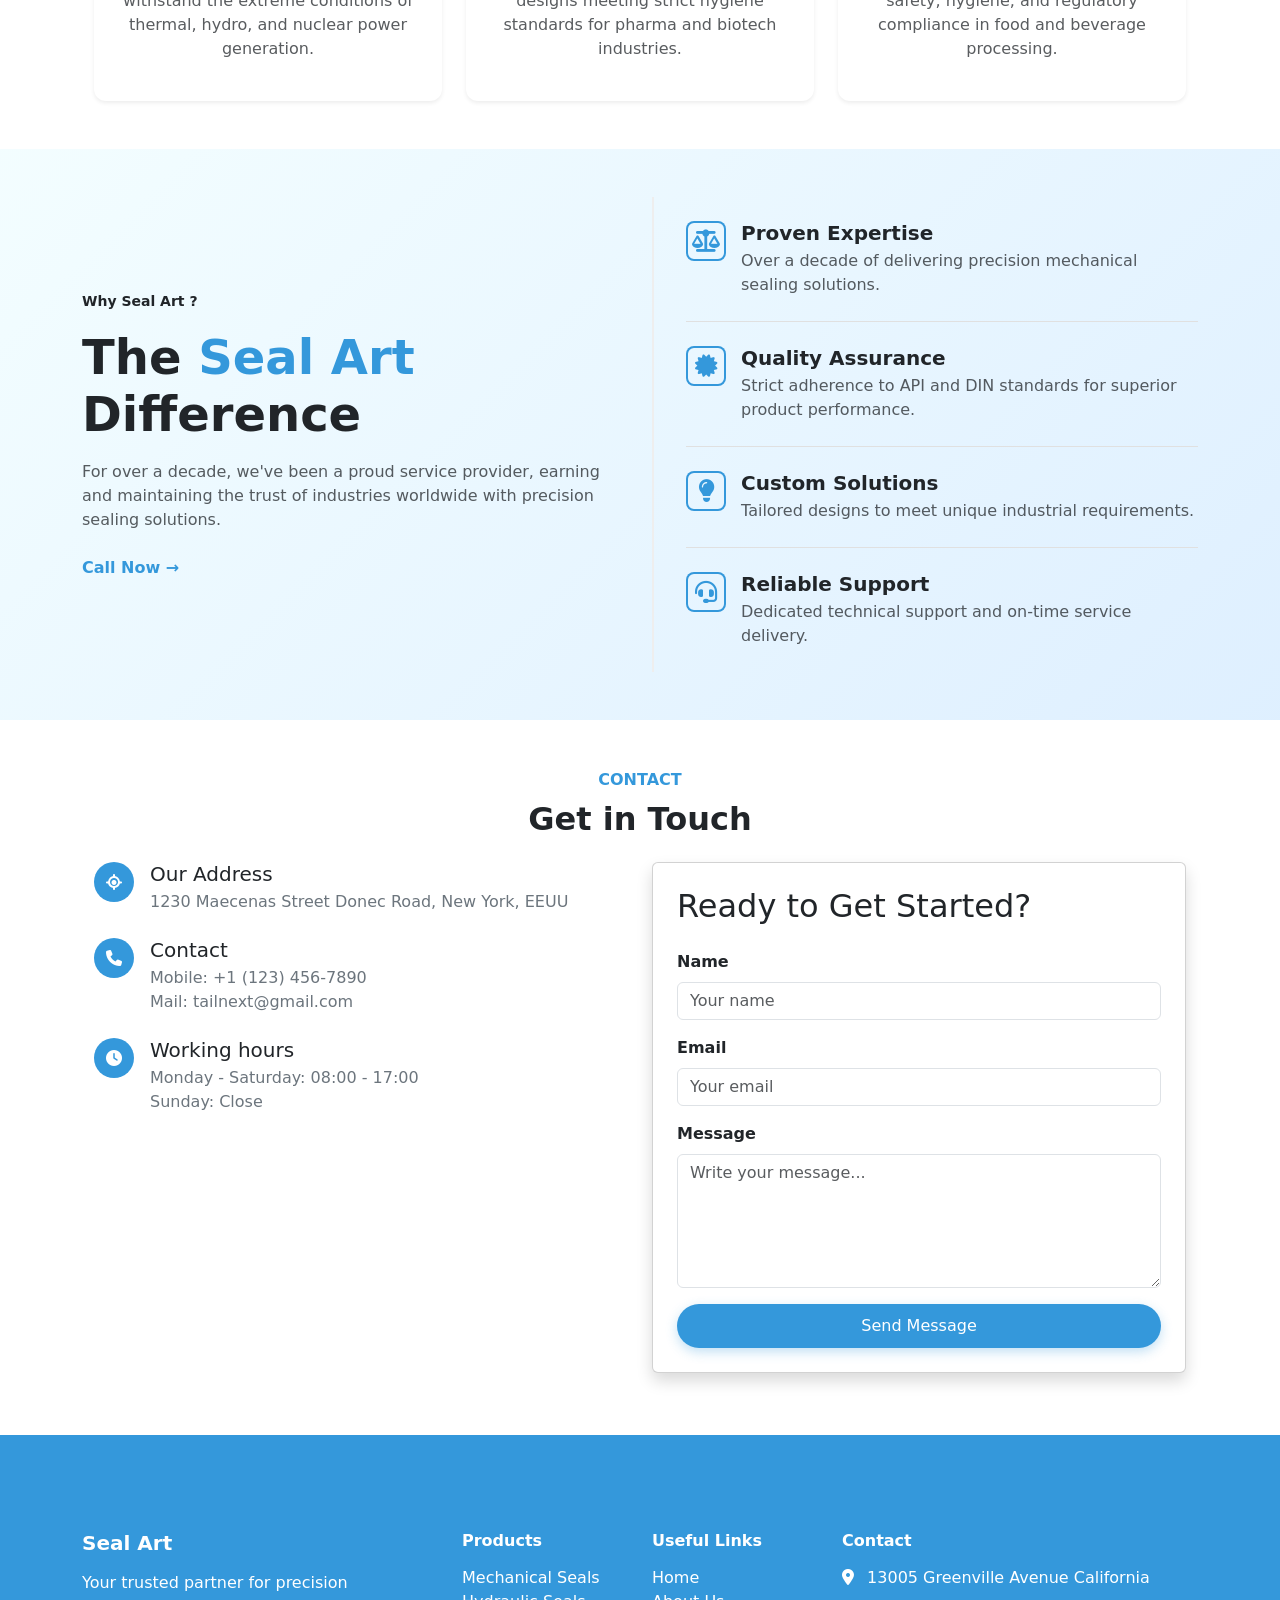
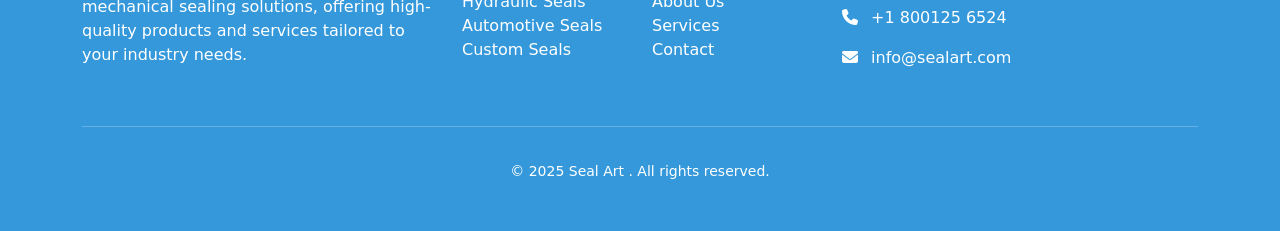
==== commit 6d8a045d: "add font-weight utility class and apply to headings for consistency" ====
--- a/index.html
+++ b/index.html
@@ -109,7 +109,7 @@
 
                     <!-- Content -->
                     <div class="col-lg-6">
-                        <h2 class="mb-4">Welcome to <span class="text-primary">Sealart</span> </h2>
+                        <h2 class="mb-4 fw-700">Welcome to <span class="text-primary">Sealart</span> </h2>
                         <p class="lead mb-4">Seal Art Pvt. Ltd., established in 2014, is a leading
                             manufacturer of precision mechanical seals in . We specialize in designing,
                             manufacturing, and supplying seals that meet API and DIN standards. Our commitment is to
@@ -158,7 +158,7 @@
         <section id="services" class="services-section py-5 bg-light">
             <div class="container">
                 <div class="text-center mb-5">
-                    <h2>Our <span class="text-primary"> Services</span></h2>
+                    <h2 class="fw-700">Our <span class="text-primary"> Services</span></h2>
                     <p class="text-muted">Delivering quality sealing and engineering solutions tailored to your
                         needs.</p>
                 </div>
@@ -203,7 +203,7 @@
         <section id="products" class="product-portfolio-section py-5">
             <div class="container">
                 <div class="text-center mb-5">
-                    <h2>Our <span class="text-primary"> Products</span></h2>
+                    <h2 class="fw-700">Our <span class="text-primary"> Products</span></h2>
                     <p class="text-muted">A comprehensive range of mechanical seals and engineered sealing solutions
                         to meet diverse industrial applications.</p>
                 </div>
@@ -293,7 +293,7 @@
         <section id="industries" class="container services-section py-5">
             <div class="container">
                 <div class="text-center mb-5">
-                    <h2>Industries <span class="text-primary">We Serve</span></h2>
+                    <h2 class="fw-700">Industries <span class="text-primary">We Serve</span></h2>
                     <p class="text-muted">Delivering quality sealing and engineering solutions tailored to diverse
                         industries.</p>
                 </div>
@@ -426,11 +426,11 @@
 
 
 
-        <section id="contact" class="container py-3">
+        <section id="contact" class="container py-5">
             <div class="container">
                 <div class="mb-4 text-center">
                     <p class="text-primary text-uppercase fw-semibold mb-2">Contact</p>
-                    <h2 class="fw-bold mb-3">Get in Touch</h2>
+                    <h2 class="fw-700 mb-3">Get in Touch</h2>
                 </div>
                 <div class="row align-items-start">
                     <!-- Left Side: Map and Contact Info -->
@@ -513,7 +513,7 @@
             </div>
         </section>
 
-        <footer class="text-white" style="background-color: #3498db;">
+        <footer class="text-white pt-5" style="background-color: #3498db;">
             <div class="container py-5">
                 <div class="row">
                     <!-- Company Info -->
--- a/assets/css/style.css
+++ b/assets/css/style.css
@@ -204,7 +204,9 @@
 
 
 /* about section  */
-
+.fw-700{
+    font-weight: 700 !important;
+}
 
 
 /* industry we serve section  */
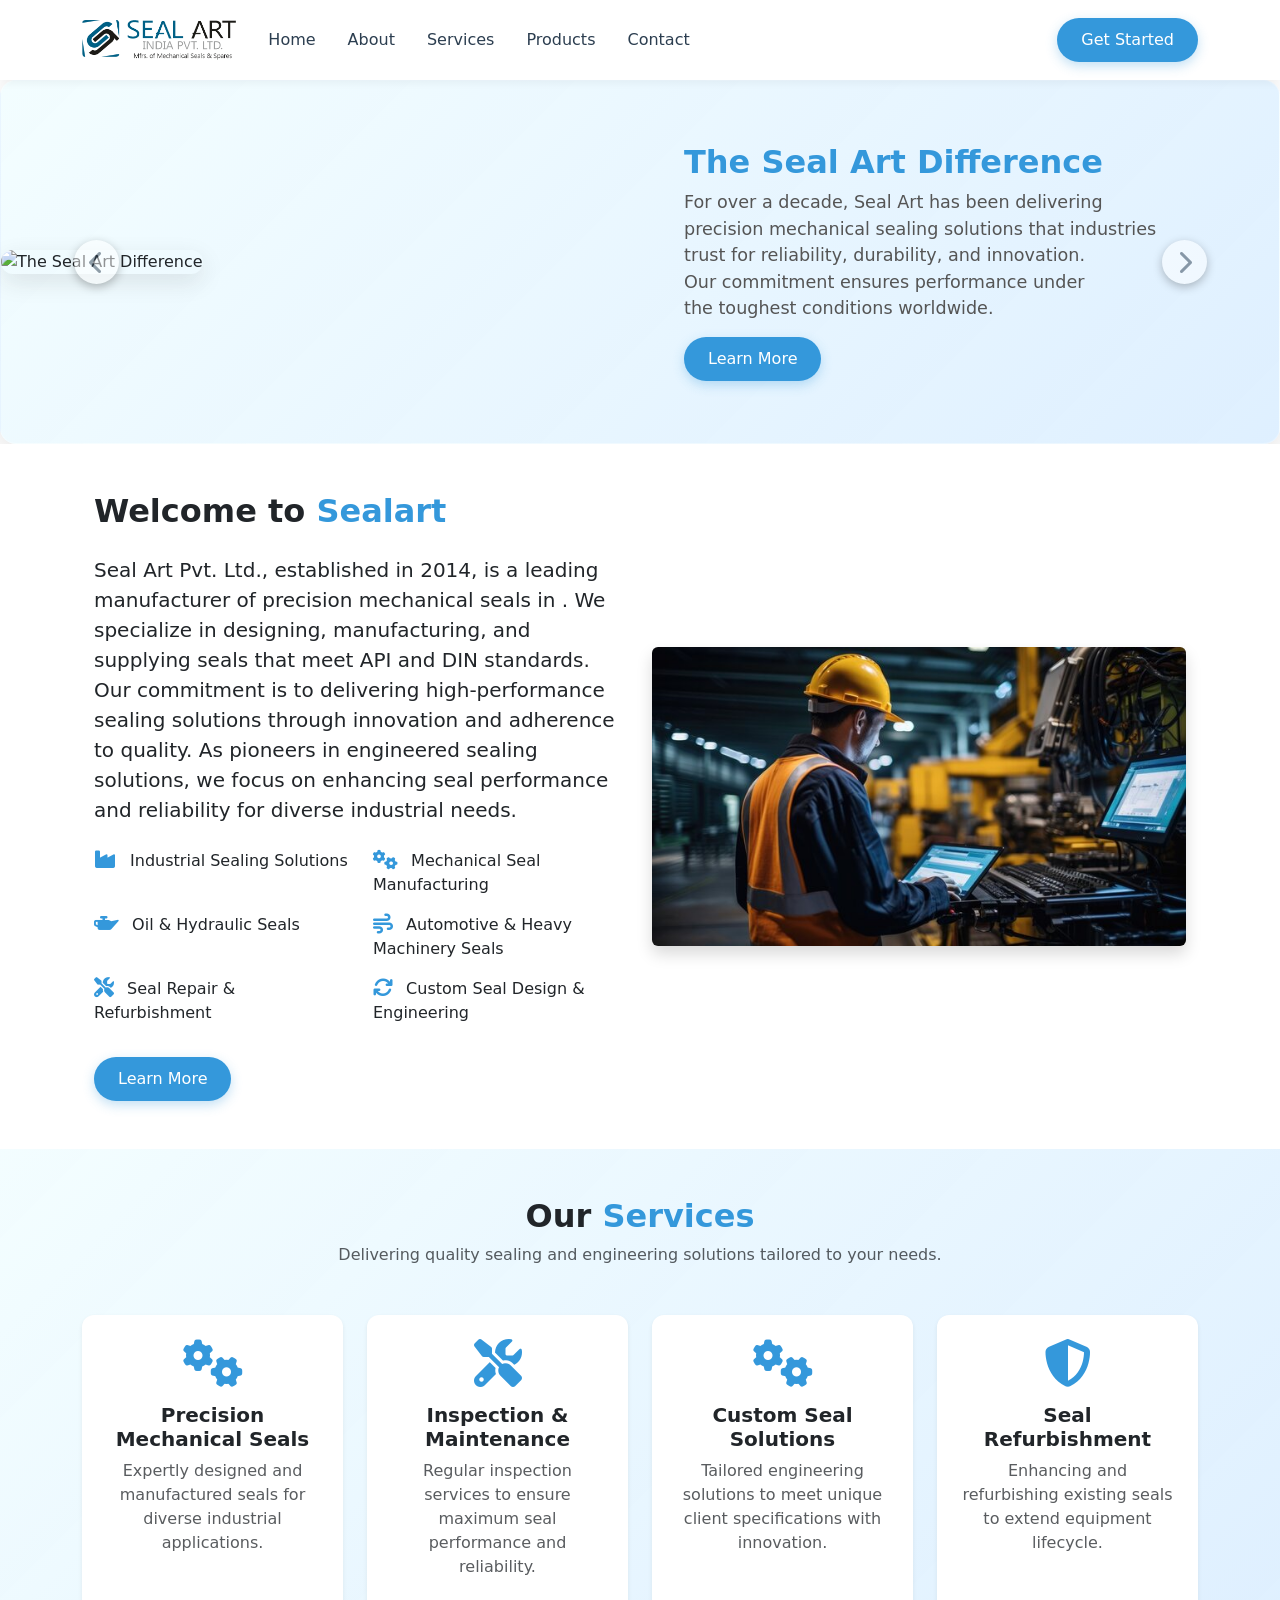
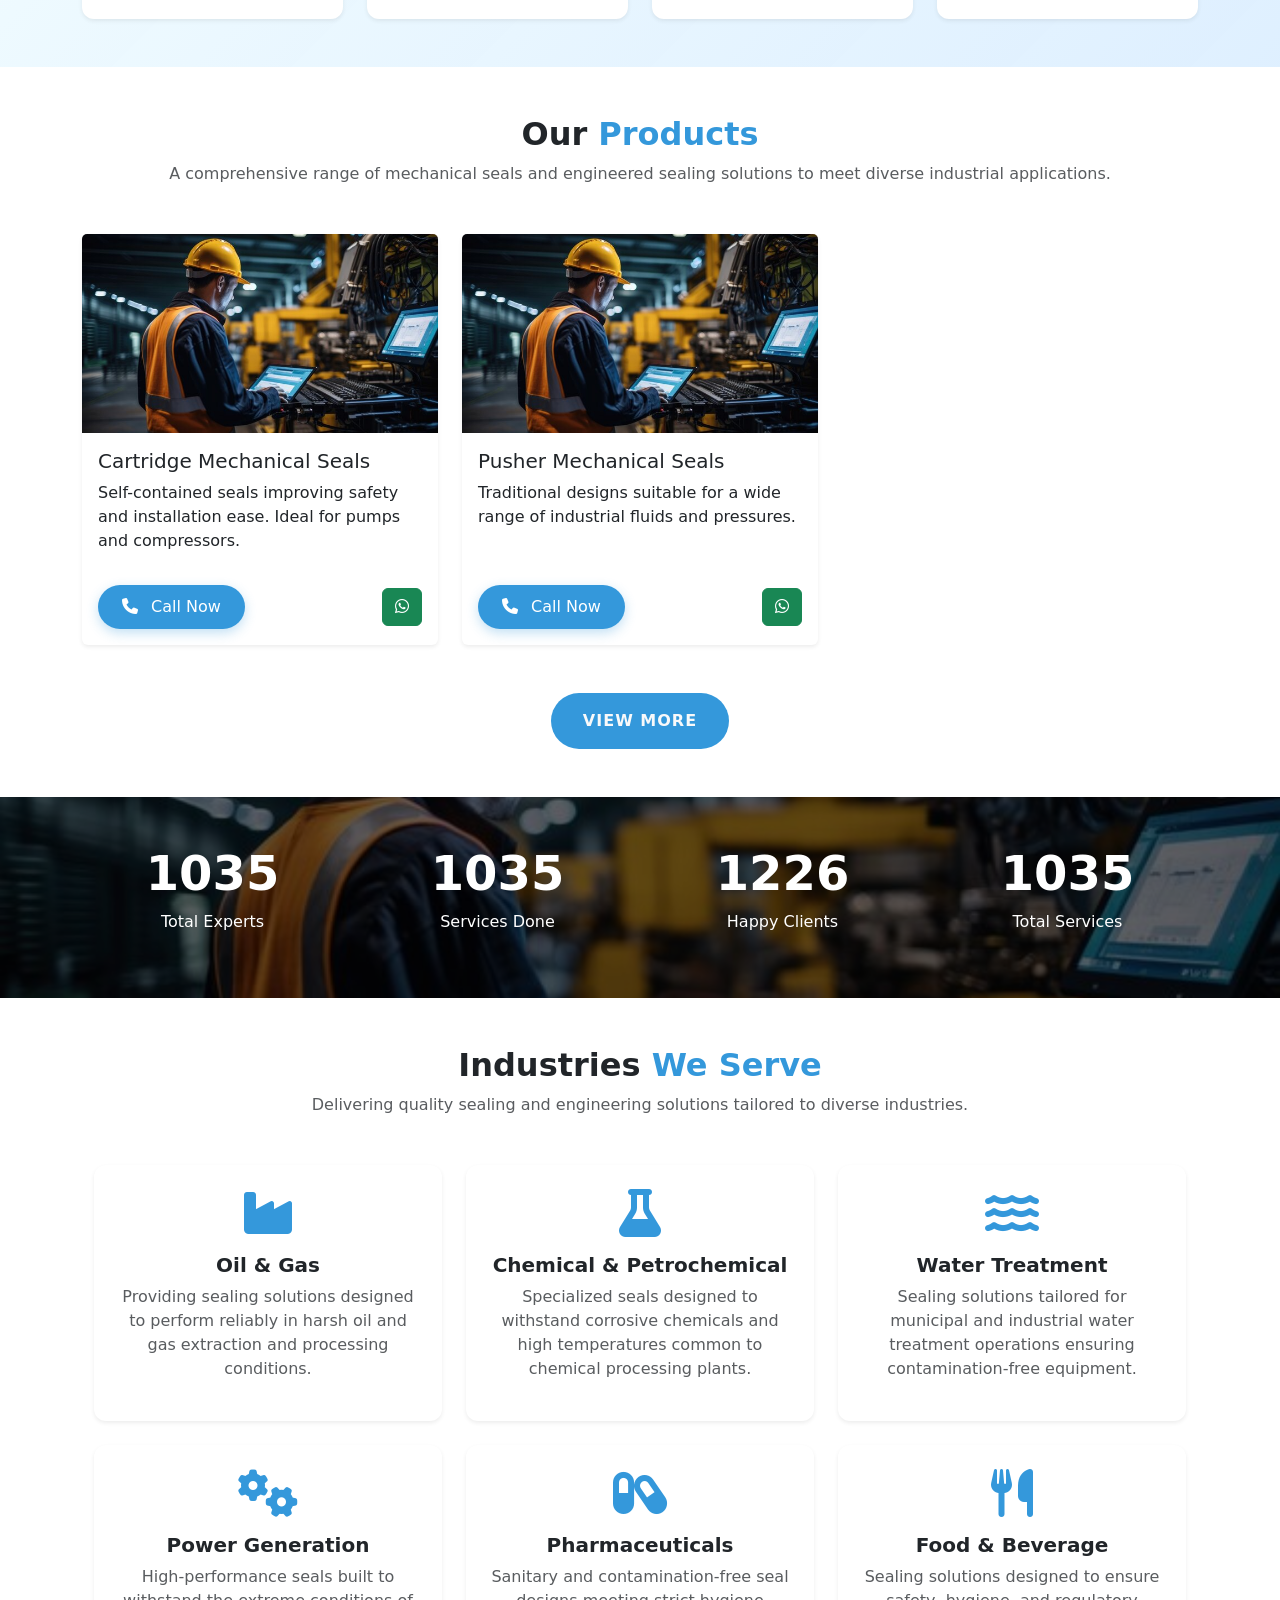
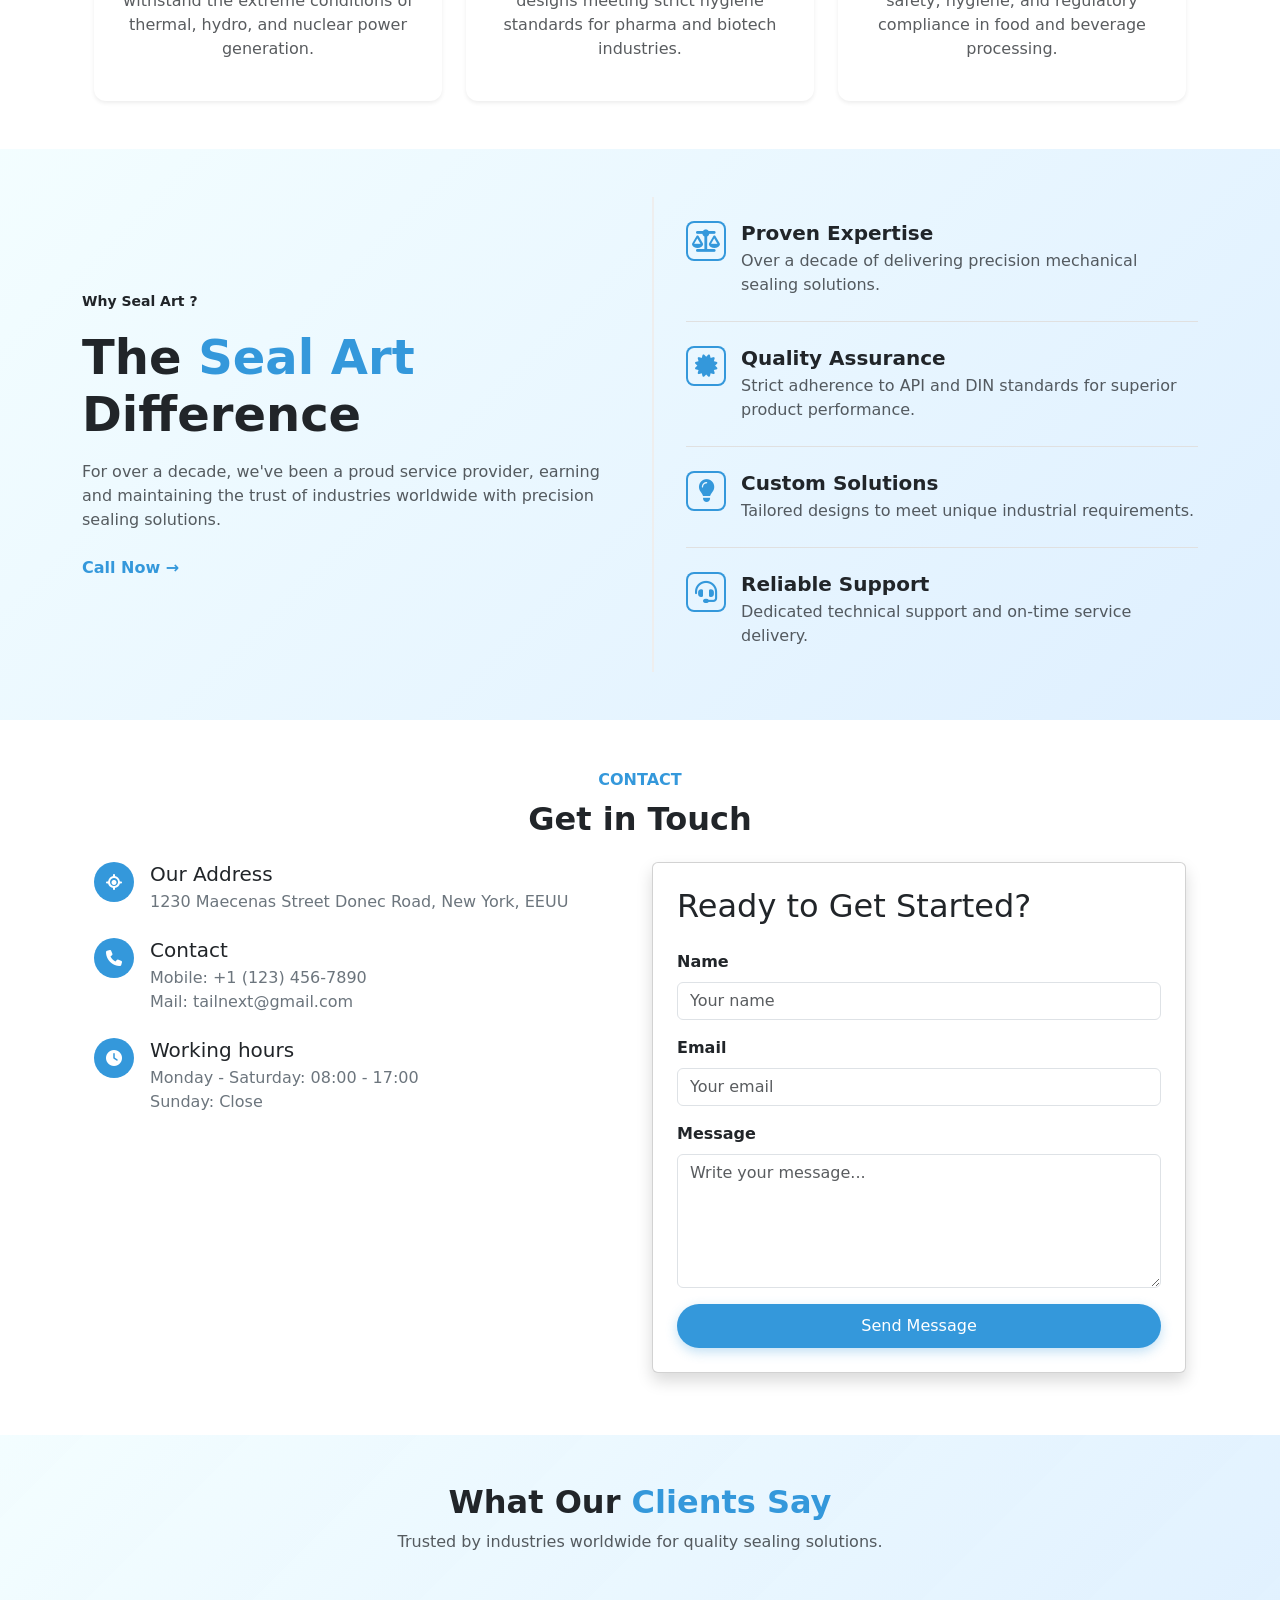
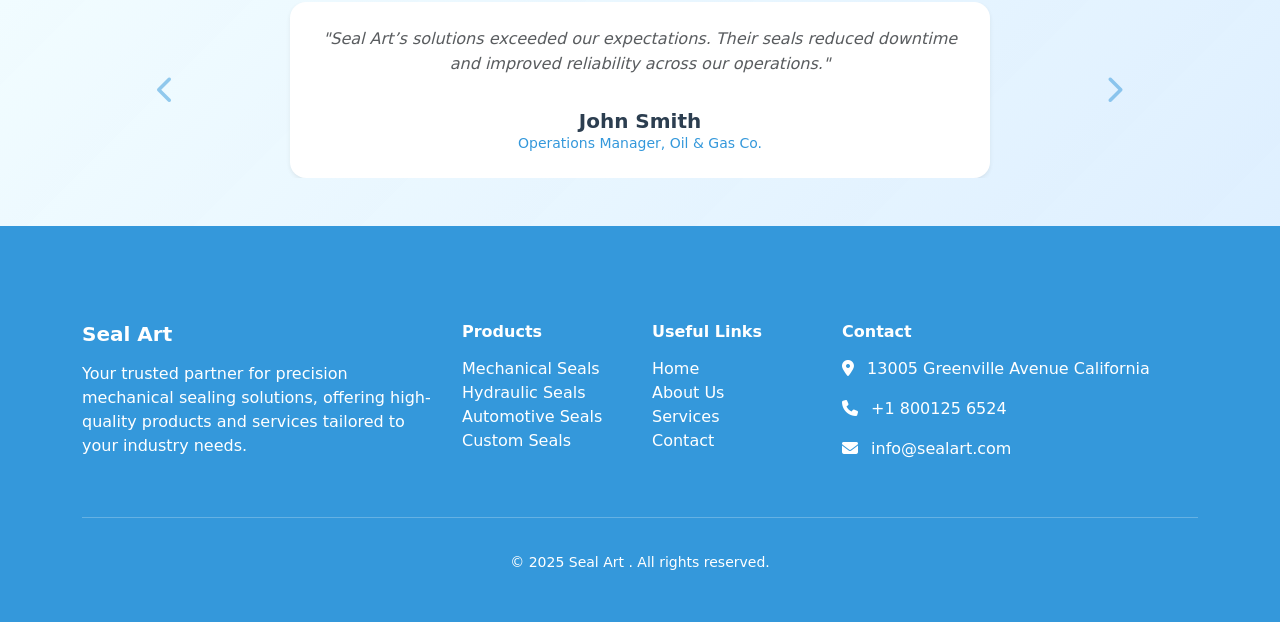
==== commit 4a9e497a: "add testimonials section with carousel and styling" ====
--- a/index.html
+++ b/index.html
@@ -424,8 +424,6 @@
             </div>
         </section>
 
-
-
         <section id="contact" class="container py-5">
             <div class="container">
                 <div class="mb-4 text-center">
@@ -512,6 +510,65 @@
                 </div>
             </div>
         </section>
+        
+        <section id="testimonials" class="testimonials-section py-5 bg-light">
+            <div class="container">
+                <div class="text-center mb-5">
+                    <h2 class="fw-700">What Our <span class="text-primary">Clients Say</span></h2>
+                    <p class="text-muted">Trusted by industries worldwide for quality sealing solutions.</p>
+                </div>
+
+                <div id="testimonialCarousel" class="carousel slide" data-bs-ride="carousel">
+                    <div class="carousel-inner">
+
+                        <!-- Testimonial Item -->
+                        <div class="carousel-item active">
+                            <div class="card testimonial-card border-0 shadow-sm text-center p-4 mx-auto"
+                                style="max-width:700px;">
+                                <p class="text-muted">"Seal Art’s solutions exceeded our expectations. Their seals
+                                    reduced downtime and improved reliability across our operations."</p>
+                                <h5 class="fw-bold mt-3 mb-0">John Smith</h5>
+                                <small class="text-primary">Operations Manager, Oil & Gas Co.</small>
+                            </div>
+                        </div>
+
+                        <!-- Testimonial Item -->
+                        <div class="carousel-item">
+                            <div class="card testimonial-card border-0 shadow-sm text-center p-4 mx-auto"
+                                style="max-width:700px;">
+                                <p class="text-muted">"Their custom sealing solutions were the perfect fit for our
+                                    needs. We’ve saved costs and improved efficiency."</p>
+                                <h5 class="fw-bold mt-3 mb-0">Sarah Johnson</h5>
+                                <small class="text-primary">Procurement Lead, Chemical Industry</small>
+                            </div>
+                        </div>
+
+                        <!-- Testimonial Item -->
+                        <div class="carousel-item">
+                            <div class="card testimonial-card border-0 shadow-sm text-center p-4 mx-auto"
+                                style="max-width:700px;">
+                                <p class="text-muted">"Seal Art has been our go-to partner for over 5 years. Their team
+                                    is highly responsive and reliable."</p>
+                                <h5 class="fw-bold mt-3 mb-0">Michael Brown</h5>
+                                <small class="text-primary">Plant Engineer, Power Generation</small>
+                            </div>
+                        </div>
+
+                    </div>
+
+                    <!-- Carousel Controls -->
+                    <button class="carousel-control-prev" type="button" data-bs-target="#testimonialCarousel"
+                        data-bs-slide="prev">
+                        <span class="fa-solid fa-chevron-left text-primary fs-3"></span>
+                    </button>
+                    <button class="carousel-control-next" type="button" data-bs-target="#testimonialCarousel"
+                        data-bs-slide="next">
+                        <span class="fa-solid fa-chevron-right text-primary fs-3"></span>
+                    </button>
+                </div>
+            </div>
+        </section>
+
 
         <footer class="text-white pt-5" style="background-color: #3498db;">
             <div class="container py-5">
--- a/assets/css/style.css
+++ b/assets/css/style.css
@@ -304,6 +304,32 @@
 }
 
 
+/* ================== Testimonials Section ================== */
+.testimonials-section {
+  position: relative;
+}
+
+.testimonial-card {
+  background: #fff;
+  border-radius: 16px;
+  transition: transform 0.3s ease, box-shadow 0.3s ease;
+}
+
+.testimonial-card:hover {
+  transform: translateY(-5px);
+  box-shadow: 0 12px 24px rgba(0,0,0,0.1);
+}
+
+.testimonial-card p {
+  font-style: italic;
+  line-height: 1.6;
+}
+
+.testimonial-card h5 {
+  color: var(--secondary-color);
+}
+
+
 /* ====== why chose us section ====== */
 .choose-us-section {
     background: linear-gradient(
--- a/assets/css/mobile.css
+++ b/assets/css/mobile.css
@@ -40,4 +40,10 @@
       padding: 10px 0;
     }
 
+    .testimonial-card {
+    padding: 1.5rem;
+  }
+  .testimonial-card p {
+    font-size: 0.95rem;
+  }
 }
